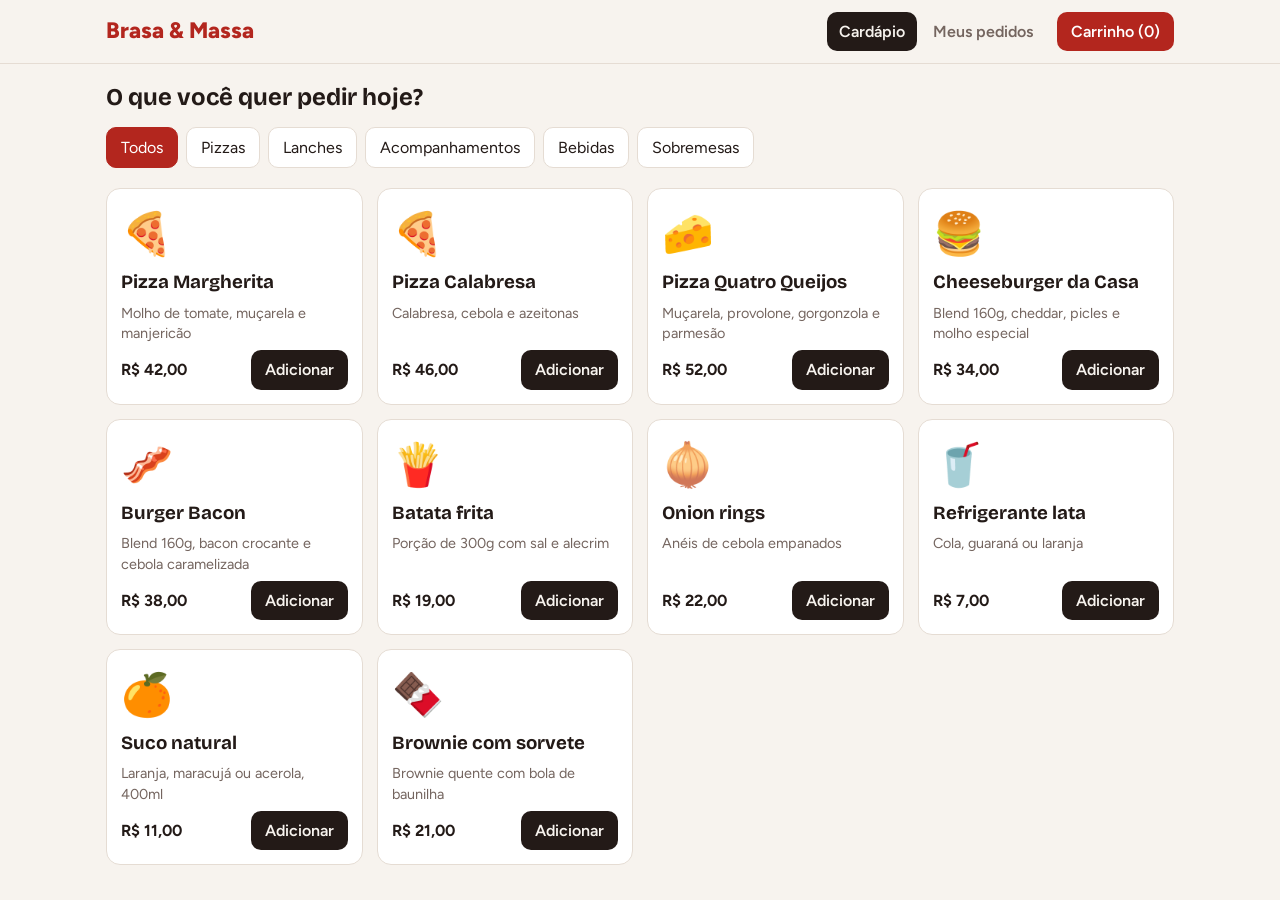
==== index/index.html @ 59e0de1d "first" ====
<!DOCTYPE html>
<html lang="pt-BR">
<head>
<meta charset="utf-8">
<meta name="viewport" content="width=device-width, initial-scale=1, viewport-fit=cover">
<title>Brasa & Massa – Delivery</title>
<link href="https://fonts.googleapis.com/css2?family=Bricolage+Grotesque:wght@500;700;800&family=Figtree:wght@400;500;600&display=swap" rel="stylesheet">
<!-- Link do CSS -->
<link rel="stylesheet" href="style.css">
</head>
<body>
<header><div class="bar">
  <div class="logo">Brasa & Massa</div>
  <div class="tabs" role="tablist">
    <button class="tab" role="tab" data-v="menu" aria-selected="true">Cardápio</button>
    <button class="tab" role="tab" data-v="orders" aria-selected="false">Meus pedidos</button>
  </div>
  <button class="cartbtn" id="openCart">Carrinho (<span id="cnt">0</span>)</button>
</div></header>

<main>
  <section class="view" id="v-menu">
    <h1 style="margin-bottom:12px">O que você quer pedir hoje?</h1>
    <div class="cats" id="cats"></div>
    <div class="grid" id="grid"></div>
  </section>
  <section class="view" id="v-orders" hidden><h2 style="margin-bottom:12px">Meus pedidos</h2><div id="myOrders"></div></section>
</main>

<div class="scrim" id="scrim" hidden></div>
<aside id="cart" aria-label="Carrinho">
  <div class="ahead"><h2>Seu pedido</h2><button class="chip" id="closeCart">Fechar</button></div>
  <div class="abody">
    <div id="lines"></div>
    <div id="form">
      <label for="nome">Nome</label><input id="nome" autocomplete="name">
      <label for="tel">Telefone</label><input id="tel" type="tel" autocomplete="tel">
      <label for="end">Endereço de entrega</label><input id="end" autocomplete="street-address">
      <label for="pag">Pagamento</label>
      <select id="pag"><option>Pix</option><option>Cartão na entrega</option><option>Dinheiro</option></select>
      <label for="obs">Observações</label><textarea id="obs" rows="2"></textarea>
    </div>
  </div>
  <div class="afoot">
    <div class="sum"><span>Subtotal</span><span id="sub"></span></div>
    <div class="sum"><span>Taxa de entrega</span><span id="fee"></span></div>
    <div class="sum total"><span>Total</span><span id="tot"></span></div>
    <button class="go" id="send" disabled>Fazer pedido</button>
  </div>
</aside>
<div class="toast" id="toast" hidden></div>

<!-- Link do JavaScript (fica no final do body) -->
<script src="data.js"></script>
<script src="script.js"></script>
</body>
</html>
---- index/style.css ----
:root{
  --bg:#f7f3ee;--surface:#fff;--ink:#231a17;--muted:#74655f;--line:#e5dcd3;
  --brand:#b3261e;--brand-ink:#fff;--ok:#2f7d4f;--warn:#b7791f;
  box-sizing:border-box;padding-top:env(safe-area-inset-top,0px);padding-bottom:env(safe-area-inset-bottom,0px);
}
@media (prefers-color-scheme:dark){:root:not([data-theme="light"]){
  --bg:#1a1412;--surface:#261d1a;--ink:#f6ede6;--muted:#b3a299;--line:#3a2e29;--brand:#e5574d;--brand-ink:#1a1412;--ok:#5fc08a;--warn:#e2b04f}}
:root[data-theme="dark"]{--bg:#1a1412;--surface:#261d1a;--ink:#f6ede6;--muted:#b3a299;--line:#3a2e29;--brand:#e5574d;--brand-ink:#1a1412;--ok:#5fc08a;--warn:#e2b04f}
html{scroll-padding-top:env(safe-area-inset-top,0px)}
*{box-sizing:border-box}
body{margin:0;background:var(--bg);color:var(--ink);font-family:Figtree,system-ui,sans-serif;line-height:1.45}
h1,h2,h3{font-family:'Bricolage Grotesque',Figtree,sans-serif;margin:0}
button{font:inherit;cursor:pointer;border:0;border-radius:10px}
button:focus-visible,input:focus-visible,select:focus-visible,textarea:focus-visible{outline:3px solid var(--brand);outline-offset:2px}
header{position:sticky;top:env(safe-area-inset-top,0px);z-index:5;background:var(--bg);border-bottom:1px solid var(--line)}
.bar{max-width:1100px;margin:auto;padding:12px 16px;display:flex;align-items:center;gap:12px}
.logo{font-size:1.4rem;font-weight:800;flex:1;color:var(--brand)}
.tabs{display:flex;gap:4px}
.tab{background:none;color:var(--muted);padding:8px 12px;font-weight:600}
.tab[aria-selected=true]{background:var(--ink);color:var(--bg)}
.cartbtn{background:var(--brand);color:var(--brand-ink);padding:8px 14px;font-weight:600}
main{max-width:1100px;margin:auto;padding:16px}
.view[hidden]{display:none}
.cats{display:flex;gap:8px;overflow-x:auto;padding-bottom:8px;margin-bottom:12px}
.chip{background:var(--surface);border:1px solid var(--line);color:var(--ink);padding:8px 14px;white-space:nowrap}
.chip[aria-pressed=true]{background:var(--brand);color:var(--brand-ink);border-color:var(--brand)}
.grid{display:grid;grid-template-columns:repeat(auto-fill,minmax(250px,1fr));gap:14px}
.item{background:var(--surface);border:1px solid var(--line);border-radius:14px;padding:14px;display:flex;flex-direction:column;gap:6px}
.emoji{font-size:2.6rem}
.item p{margin:0;color:var(--muted);font-size:.9rem;flex:1}
.row{display:flex;justify-content:space-between;align-items:center;gap:8px}
.price{font-weight:700}
.add{background:var(--ink);color:var(--bg);padding:8px 14px;font-weight:600}
aside{position:fixed;inset:0 0 0 auto;width:min(420px,100%);background:var(--surface);border-left:1px solid var(--line);z-index:10;transform:translateX(100%);transition:transform .25s;display:flex;flex-direction:column;padding-top:env(safe-area-inset-top,0px)}
aside.open{transform:none}
@media (prefers-reduced-motion:reduce){aside{transition:none}}
.ahead{padding:16px;display:flex;justify-content:space-between;align-items:center;border-bottom:1px solid var(--line)}
.abody{flex:1;overflow:auto;padding:16px}
.line{display:flex;gap:8px;align-items:center;padding:8px 0;border-bottom:1px solid var(--line)}
.line .nm{flex:1}
.qty{display:flex;align-items:center;gap:6px}
.qty button{width:28px;height:28px;background:var(--bg);color:var(--ink);border:1px solid var(--line)}
label{display:block;font-size:.85rem;font-weight:600;margin:12px 0 4px}
input,select,textarea{width:100%;padding:10px;border-radius:8px;border:1px solid var(--line);background:var(--bg);color:var(--ink);font:inherit}
.afoot{padding:16px 16px calc(16px + env(safe-area-inset-bottom,0px));border-top:1px solid var(--line)}
.sum{display:flex;justify-content:space-between;margin:4px 0}
.total{font-weight:800;font-size:1.15rem}
.go{width:100%;background:var(--brand);color:var(--brand-ink);padding:13px;font-weight:700;margin-top:10px}
.go:disabled{opacity:.5;cursor:not-allowed}
.scrim{position:fixed;inset:0;background:rgba(0,0,0,.45);z-index:9}
.scrim[hidden]{display:none}
.order{background:var(--surface);border:1px solid var(--line);border-radius:14px;padding:14px;margin-bottom:12px}
.badge{padding:3px 10px;border-radius:99px;font-size:.8rem;font-weight:700;background:var(--bg);border:1px solid var(--line)}
.steps{display:flex;gap:6px;margin:12px 0}
.step{flex:1;height:6px;border-radius:3px;background:var(--line)}
.step.on{background:var(--ok)}
.empty{color:var(--muted);text-align:center;padding:40px 0}
.kan{display:grid;grid-template-columns:repeat(auto-fit,minmax(220px,1fr));gap:14px}
.col h3{margin-bottom:8px}
.mini{background:var(--surface);border:1px solid var(--line);border-radius:12px;padding:10px;margin-bottom:8px;font-size:.9rem}
.mini button{margin-top:6px;background:var(--ok);color:var(--bg);padding:6px 10px;font-weight:600}
.toast{position:fixed;left:50%;bottom:calc(20px + env(safe-area-inset-bottom,0px));transform:translateX(-50%);background:var(--ink);color:var(--bg);padding:10px 18px;border-radius:10px;z-index:20}
.toast[hidden]{display:none}
.stats{display:flex;gap:12px;margin-bottom:14px;flex-wrap:wrap}
.stat{background:var(--surface);border:1px solid var(--line);border-radius:12px;padding:12px 16px}
.stat b{display:block;font-size:1.4rem}

/* ---------- Painel do vendedor ---------- */
.loginbox{min-height:100vh;display:grid;place-items:center;padding:16px}
.loginbox form{background:var(--surface);border:1px solid var(--line);border-radius:16px;padding:24px;width:min(380px,100%)}
.err{color:var(--brand);min-height:1.2em;margin:8px 0 0;font-size:.9rem}
.formgrid{display:grid;grid-template-columns:repeat(auto-fit,minmax(180px,1fr));gap:0 14px}
.formgrid .full{grid-column:1/-1}
.danger{background:transparent;color:var(--brand);border:1px solid var(--brand);padding:6px 10px;font-weight:600}
.acts{display:flex;gap:6px;flex-wrap:wrap;margin-top:6px}
.acts button{margin-top:0}
.tablewrap{overflow-x:auto}
table{width:100%;border-collapse:collapse;background:var(--surface);border:1px solid var(--line);border-radius:12px}
th,td{text-align:left;padding:10px;border-bottom:1px solid var(--line);vertical-align:top}
th{font-size:.8rem;color:var(--muted)}
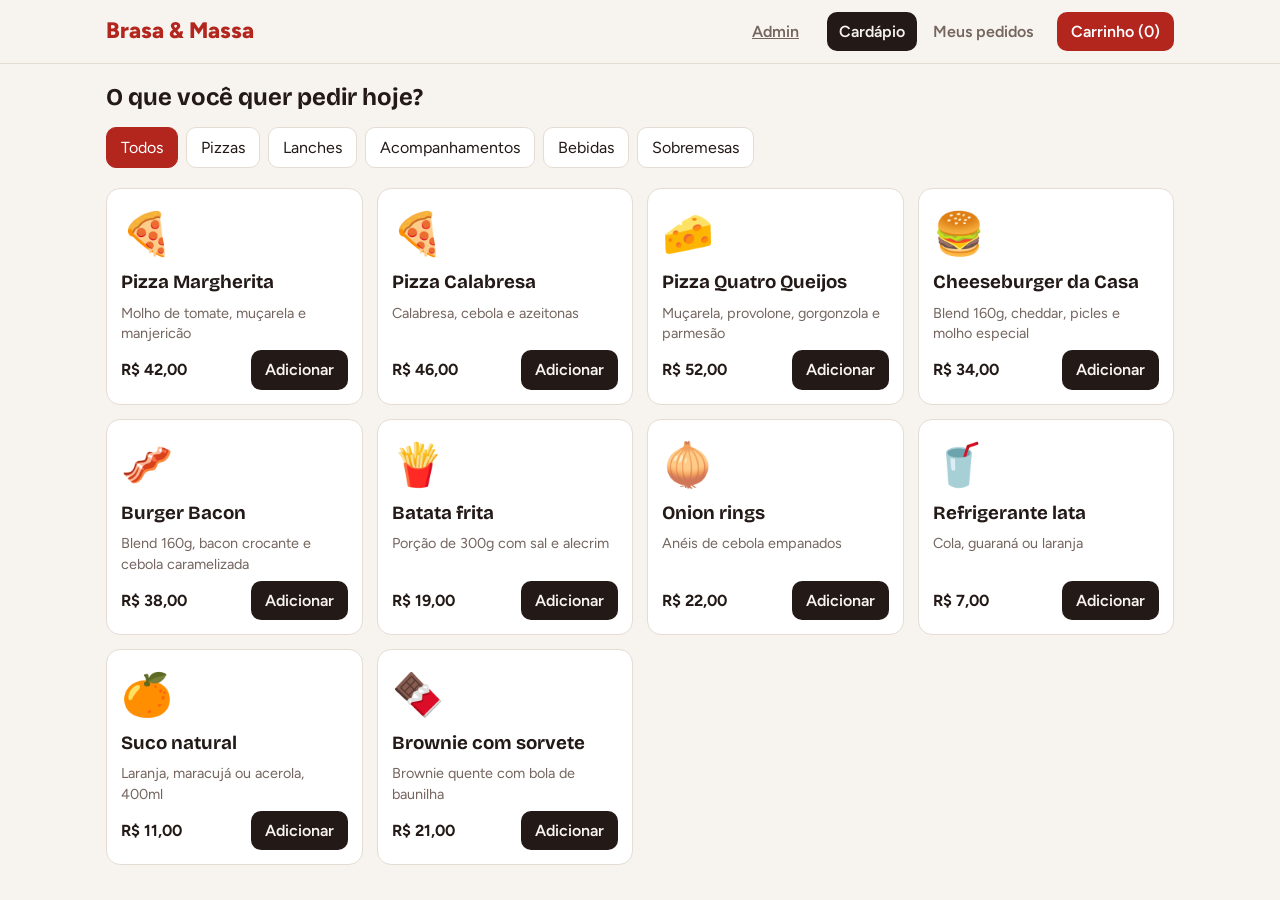
==== commit e31ef260: "erros corrigidos" ====
--- a/index/index.html
+++ b/index/index.html
@@ -1,57 +1,90 @@
-<!DOCTYPE html>
+<!doctype html>
 <html lang="pt-BR">
-<head>
-<meta charset="utf-8">
-<meta name="viewport" content="width=device-width, initial-scale=1, viewport-fit=cover">
-<title>Brasa & Massa – Delivery</title>
-<link href="https://fonts.googleapis.com/css2?family=Bricolage+Grotesque:wght@500;700;800&family=Figtree:wght@400;500;600&display=swap" rel="stylesheet">
-<!-- Link do CSS -->
-<link rel="stylesheet" href="style.css">
-</head>
-<body>
-<header><div class="bar">
-  <div class="logo">Brasa & Massa</div>
-  <div class="tabs" role="tablist">
-    <button class="tab" role="tab" data-v="menu" aria-selected="true">Cardápio</button>
-    <button class="tab" role="tab" data-v="orders" aria-selected="false">Meus pedidos</button>
-  </div>
-  <button class="cartbtn" id="openCart">Carrinho (<span id="cnt">0</span>)</button>
-</div></header>
+  <head>
+    <meta charset="utf-8" />
+    <meta
+      name="viewport"
+      content="width=device-width, initial-scale=1, viewport-fit=cover"
+    />
+    <title>Brasa & Massa – Delivery</title>
+    <link
+      href="https://fonts.googleapis.com/css2?family=Bricolage+Grotesque:wght@500;700;800&family=Figtree:wght@400;500;600&display=swap"
+      rel="stylesheet"
+    />
+    <!-- Link do CSS -->
+    <link rel="stylesheet" href="style.css" />
+  </head>
+  <body>
+    <header>
+      <div class="bar">
+        <div class="logo">Brasa & Massa</div>
+        <div class="tabs" role="tablist">
+          <button class="tab">
+            <a class="tab" href="admin.html"> Admin</a>
+          </button>
 
-<main>
-  <section class="view" id="v-menu">
-    <h1 style="margin-bottom:12px">O que você quer pedir hoje?</h1>
-    <div class="cats" id="cats"></div>
-    <div class="grid" id="grid"></div>
-  </section>
-  <section class="view" id="v-orders" hidden><h2 style="margin-bottom:12px">Meus pedidos</h2><div id="myOrders"></div></section>
-</main>
+          <button class="tab" role="tab" data-v="menu" aria-selected="true">
+            Cardápio
+          </button>
+          <button class="tab" role="tab" data-v="orders" aria-selected="false">
+            Meus pedidos
+          </button>
+        </div>
+        <button class="cartbtn" id="openCart">
+          Carrinho (<span id="cnt">0</span>)
+        </button>
+      </div>
+    </header>
 
-<div class="scrim" id="scrim" hidden></div>
-<aside id="cart" aria-label="Carrinho">
-  <div class="ahead"><h2>Seu pedido</h2><button class="chip" id="closeCart">Fechar</button></div>
-  <div class="abody">
-    <div id="lines"></div>
-    <div id="form">
-      <label for="nome">Nome</label><input id="nome" autocomplete="name">
-      <label for="tel">Telefone</label><input id="tel" type="tel" autocomplete="tel">
-      <label for="end">Endereço de entrega</label><input id="end" autocomplete="street-address">
-      <label for="pag">Pagamento</label>
-      <select id="pag"><option>Pix</option><option>Cartão na entrega</option><option>Dinheiro</option></select>
-      <label for="obs">Observações</label><textarea id="obs" rows="2"></textarea>
-    </div>
-  </div>
-  <div class="afoot">
-    <div class="sum"><span>Subtotal</span><span id="sub"></span></div>
-    <div class="sum"><span>Taxa de entrega</span><span id="fee"></span></div>
-    <div class="sum total"><span>Total</span><span id="tot"></span></div>
-    <button class="go" id="send" disabled>Fazer pedido</button>
-  </div>
-</aside>
-<div class="toast" id="toast" hidden></div>
+    <main>
+      <section class="view" id="v-menu">
+        <h1 style="margin-bottom: 12px">O que você quer pedir hoje?</h1>
+        <div class="cats" id="cats"></div>
+        <div class="grid" id="grid"></div>
+      </section>
+      <section class="view" id="v-orders" hidden>
+        <h2 style="margin-bottom: 12px">Meus pedidos</h2>
+        <div id="myOrders"></div>
+      </section>
+    </main>
 
-<!-- Link do JavaScript (fica no final do body) -->
-<script src="data.js"></script>
-<script src="script.js"></script>
-</body>
+    <div class="scrim" id="scrim" hidden></div>
+    <aside id="cart" aria-label="Carrinho">
+      <div class="ahead">
+        <h2>Seu pedido</h2>
+        <button class="chip" id="closeCart">Fechar</button>
+      </div>
+      <div class="abody">
+        <div id="lines"></div>
+        <div id="form">
+          <label for="nome">Nome</label><input id="nome" autocomplete="name" />
+          <label for="tel">Telefone</label
+          ><input id="tel" type="tel" autocomplete="tel" />
+          <label for="end">Endereço de entrega</label
+          ><input id="end" autocomplete="street-address" />
+          <label for="pag">Pagamento</label>
+          <select id="pag">
+            <option>Pix</option>
+            <option>Cartão na entrega</option>
+            <option>Dinheiro</option>
+          </select>
+          <label for="obs">Observações</label
+          ><textarea id="obs" rows="2"></textarea>
+        </div>
+      </div>
+      <div class="afoot">
+        <div class="sum"><span>Subtotal</span><span id="sub"></span></div>
+        <div class="sum">
+          <span>Taxa de entrega</span><span id="fee"></span>
+        </div>
+        <div class="sum total"><span>Total</span><span id="tot"></span></div>
+        <button class="go" id="send" disabled>Fazer pedido</button>
+      </div>
+    </aside>
+    <div class="toast" id="toast" hidden></div>
+
+    <!-- Link do JavaScript (fica no final do body) -->
+    <script src="data.js"></script>
+    <script src="script.js"></script>
+  </body>
 </html>
--- a/index/style.css
+++ b/index/style.css
@@ -66,6 +66,11 @@
 .stat b{display:block;font-size:1.4rem}
 
 /* ---------- Painel do vendedor ---------- */
+
+[hidden] {
+    display: none !important;
+}
+
 .loginbox{min-height:100vh;display:grid;place-items:center;padding:16px}
 .loginbox form{background:var(--surface);border:1px solid var(--line);border-radius:16px;padding:24px;width:min(380px,100%)}
 .err{color:var(--brand);min-height:1.2em;margin:8px 0 0;font-size:.9rem}
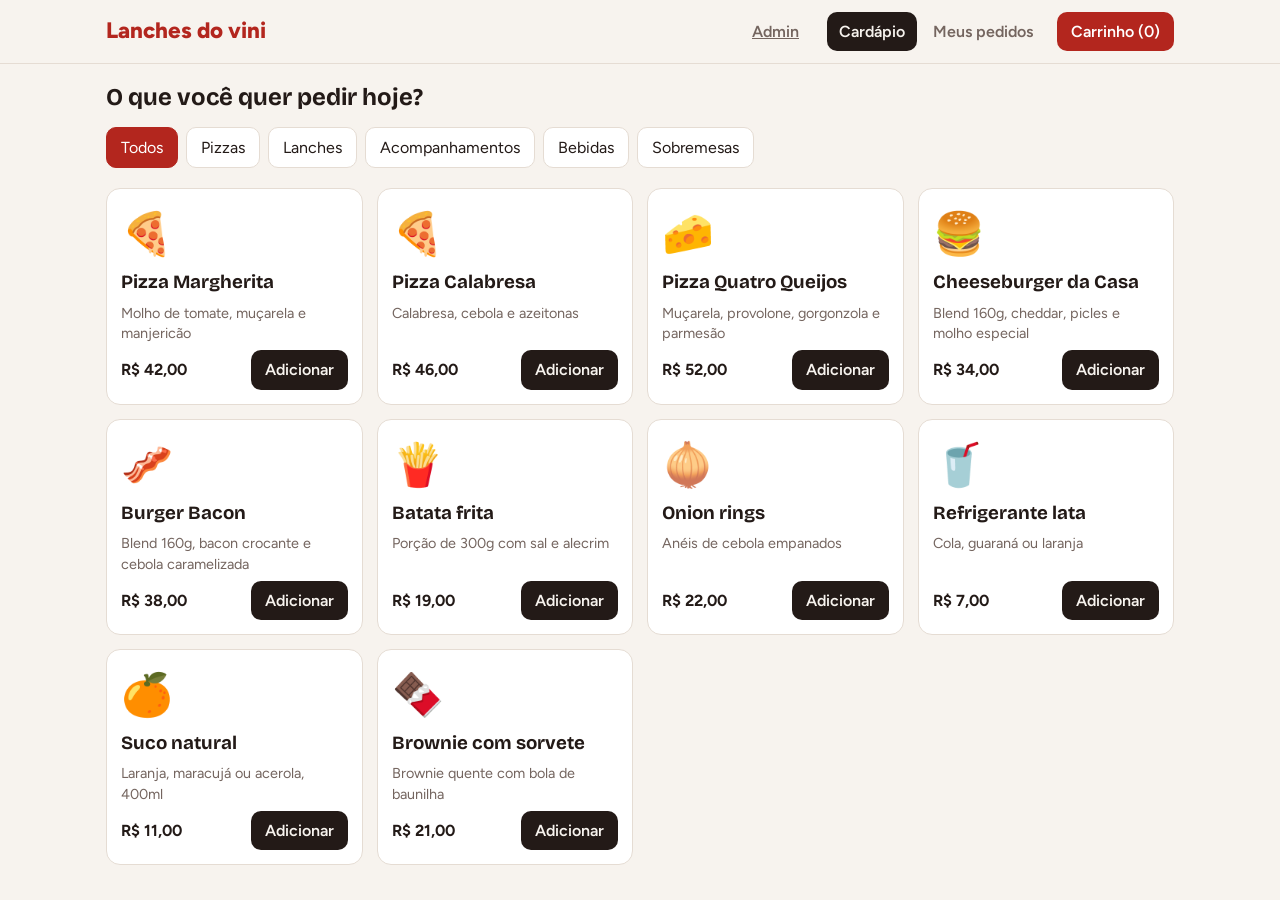
==== commit 3eeb3676: "alteraçoes basicas" ====
--- a/index/index.html
+++ b/index/index.html
@@ -6,7 +6,7 @@
       name="viewport"
       content="width=device-width, initial-scale=1, viewport-fit=cover"
     />
-    <title>Brasa & Massa – Delivery</title>
+    <title>lanches do vini – Delivery</title>
     <link
       href="https://fonts.googleapis.com/css2?family=Bricolage+Grotesque:wght@500;700;800&family=Figtree:wght@400;500;600&display=swap"
       rel="stylesheet"
@@ -17,7 +17,7 @@
   <body>
     <header>
       <div class="bar">
-        <div class="logo">Brasa & Massa</div>
+        <div class="logo">Lanches do vini</div>
         <div class="tabs" role="tablist">
           <button class="tab">
             <a class="tab" href="admin.html"> Admin</a>
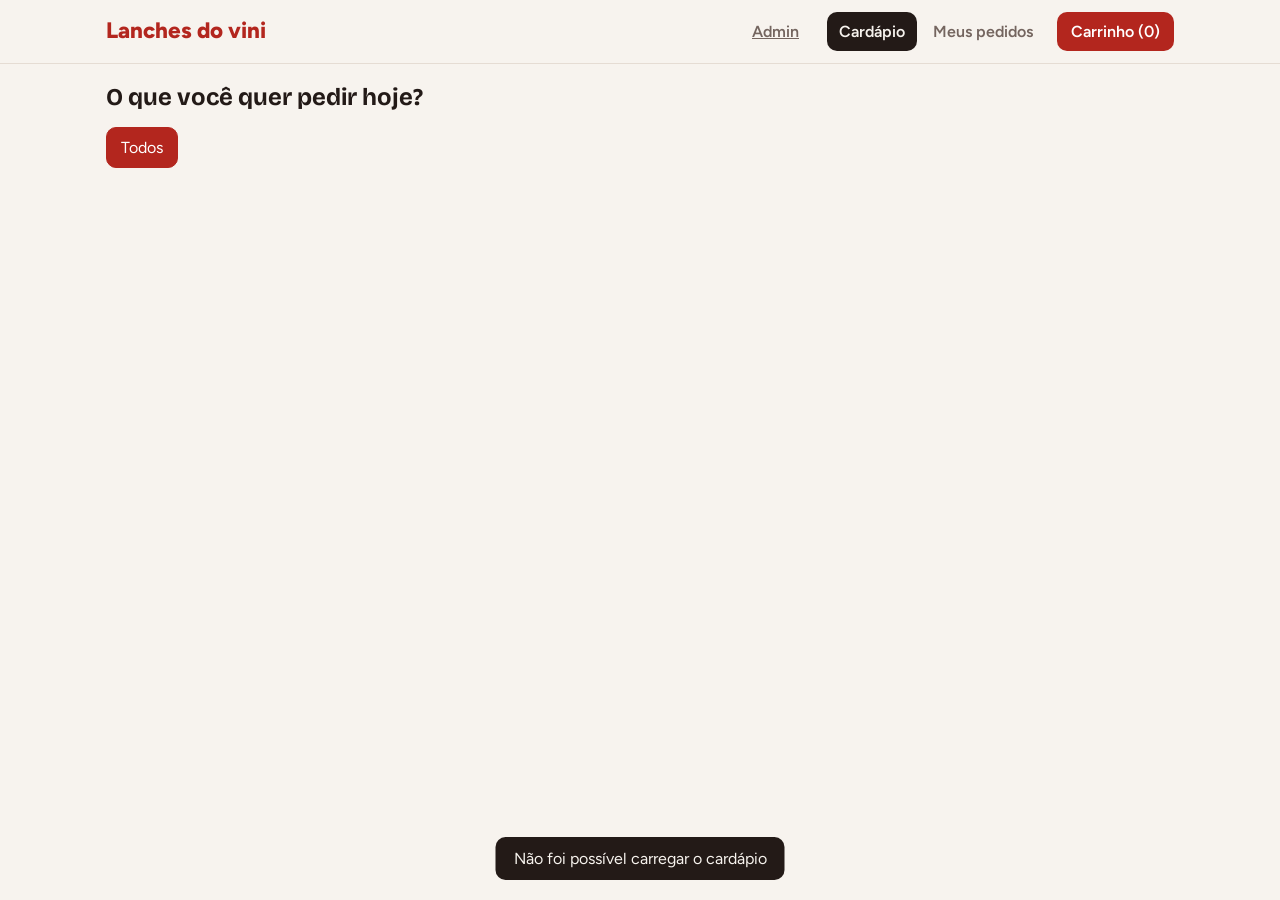
==== commit 1beb2f06: "integraçao com bd" ====
--- a/index/index.html
+++ b/index/index.html
@@ -65,8 +65,9 @@
           <label for="pag">Pagamento</label>
           <select id="pag">
             <option>Pix</option>
-            <option>Cartão na entrega</option>
             <option>Dinheiro</option>
+            <option>Cartão Débito</option>
+            <option>Cartão Crédito</option>
           </select>
           <label for="obs">Observações</label
           ><textarea id="obs" rows="2"></textarea>
--- a/index/style.css
+++ b/index/style.css
@@ -45,7 +45,7 @@
 .afoot{padding:16px 16px calc(16px + env(safe-area-inset-bottom,0px));border-top:1px solid var(--line)}
 .sum{display:flex;justify-content:space-between;margin:4px 0}
 .total{font-weight:800;font-size:1.15rem}
-.go{width:100%;background:var(--brand);color:var(--brand-ink);padding:13px;font-weight:700;margin-top:10px}
+.go{width:100%;background:#2f7d4f;color: #182b20;padding:13px;font-weight:700;margin-top:10px}
 .go:disabled{opacity:.5;cursor:not-allowed}
 .scrim{position:fixed;inset:0;background:rgba(0,0,0,.45);z-index:9}
 .scrim[hidden]{display:none}
@@ -64,6 +64,31 @@
 .stats{display:flex;gap:12px;margin-bottom:14px;flex-wrap:wrap}
 .stat{background:var(--surface);border:1px solid var(--line);border-radius:12px;padding:12px 16px}
 .stat b{display:block;font-size:1.4rem}
+.butoes{ display: table-column;align-items: center;}
+.btn-voltar {
+    display: inline-flex;
+    align-items: center;
+    gap: 8px;
+    
+    padding: 12px 22px;
+    border: none;
+    border-radius: 12px;
+
+    background: #e4574d;
+    color: #000000;
+
+    font-weight: 600;
+    font-size: 15px;
+    text-decoration: none;
+
+    cursor: pointer;
+    transition: 0.3s;
+}
+
+.btn-voltar:hover {
+    background: #810e06;
+    box-shadow: 0 8px 20px rgba(228, 87, 77, 0.35);
+}
 
 /* ---------- Painel do vendedor ---------- */
 
@@ -83,3 +108,7 @@
 table{width:100%;border-collapse:collapse;background:var(--surface);border:1px solid var(--line);border-radius:12px}
 th,td{text-align:left;padding:10px;border-bottom:1px solid var(--line);vertical-align:top}
 th{font-size:.8rem;color:var(--muted)}
+
+/* ---------- Fotos do cardápio ---------- */
+.foto{width:100%;height:150px;object-fit:cover;border-radius:10px;display:block}
+.foto-mini{width:48px;height:48px;object-fit:cover;border-radius:8px;display:block}
